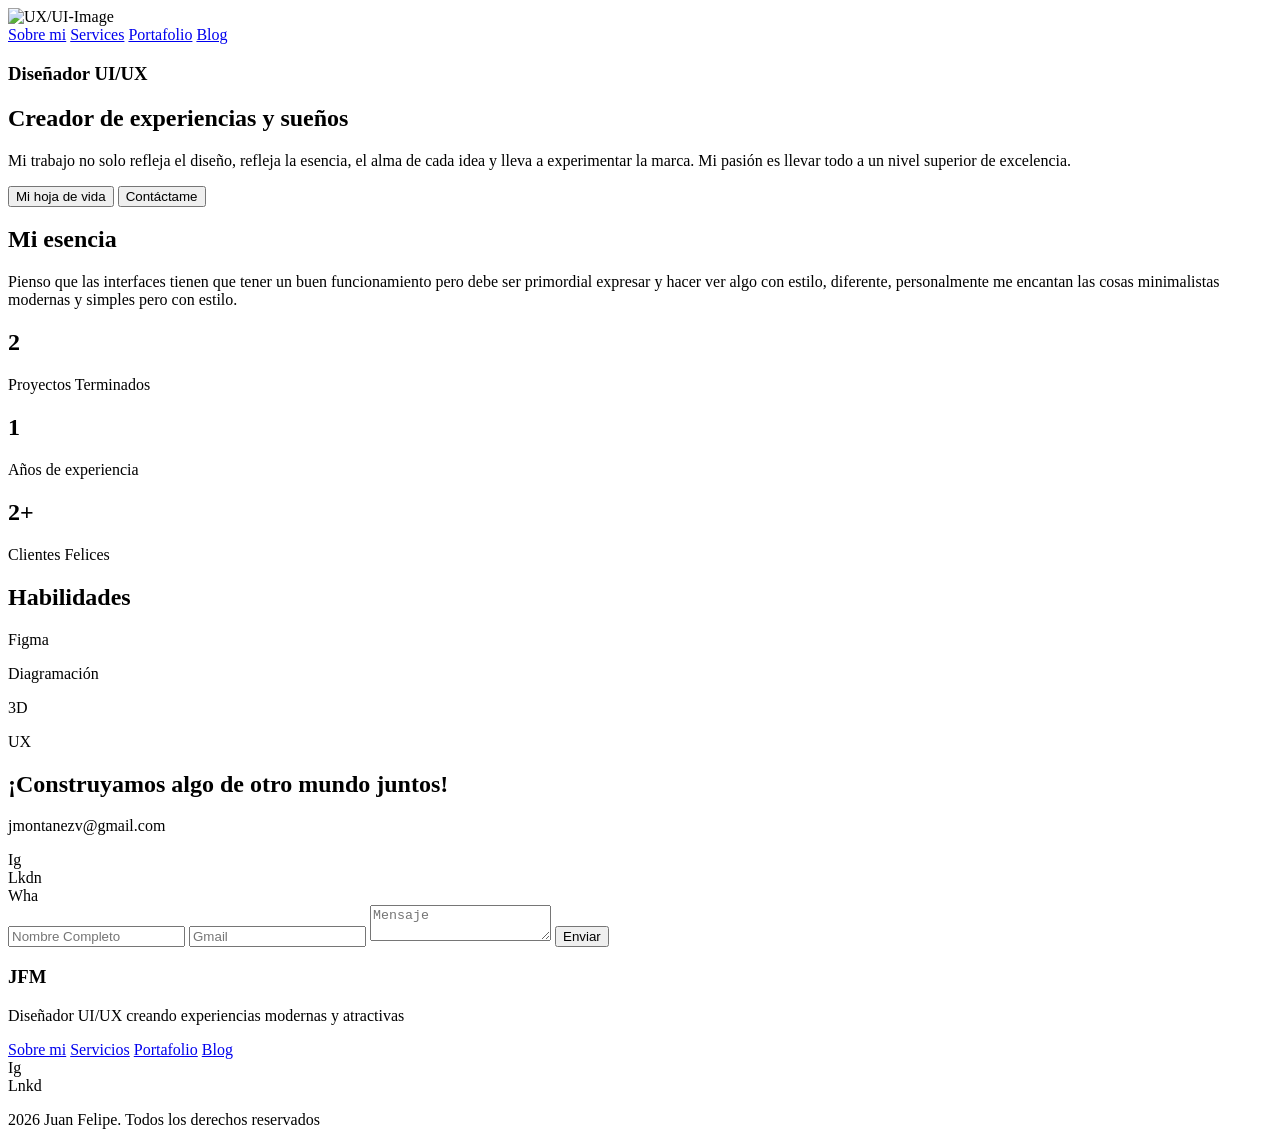
==== Páginas/aboutme.html @ f6161f54 "Organización de carpetas Se agregaron las otras dos carpetas de la página y se pusieron en su carpet" ====
<!DOCTYPE html>
<html lang="en">

  <head>
    <meta charset="UTF-8">
    <title>About Me</title>
    <link rel="stylesheet" href="./style.css">

  </head>
    
  <body>
  <!DOCTYPE html>
<html lang="en">
<head>
  <meta charset="UTF-8">
  <meta http-equiv="X-UA-Compatible" content="IE=edge">
  <meta name="viewport" content="width=device-width, initial-scale=1.0">
  <title>Sobre Mi</title>
</head>
<body>
  
 <header class="navbar">
    <div>
      <img class="logo" src="https://media.istockphoto.com/id/1251309191/es/vector/ronda-tres-l%C3%ADneas-logotipo-de-letras-j.jpg?s=612x612&w=0&k=20&c=R588FB8mQm09cIgryJYgyYBR8cDJ035kQPYQjfXEAkM=" alt="UX/UI-Image" width="48px">
    </div>
    <nav class="menu">
      <a href="#">Sobre mi</a>
      <a href="#">Services</a>
      <a href="#">Portafolio</a>
      <a href="#">Blog</a>
    </nav>
  </header>
  <section class="hero">

    <div class="hero-text">
      <h3>Diseñador UI/UX</h3>

      <h1>Creador de experiencias y sueños</h1>

      <p>
        Mi trabajo no solo refleja el diseño, refleja la esencia,
        el alma de cada idea y lleva a experimentar la marca.
        Mi pasión es llevar todo a un nivel superior de excelencia.
      </p>

      <div class="botones">
        <button>Mi hoja de vida</button>
        <button>Contáctame</button>
      </div>
    </div>
  </section>
  
  <section class="About-Skills">
    <div class="Info-izq">
      <h2> Mi esencia </h2>
      <p class="P-Esencia">
        Pienso que las interfaces tienen que tener un buen funcionamiento pero debe ser primordial expresar y hacer ver algo con estilo, diferente, personalmente me encantan las cosas minimalistas modernas y simples pero con estilo.
         </p>
   
      <div class="Estadisticas">
           <div>
      <h2> 2 </h2>
      <p> Proyectos Terminados </p>
            </div>
           </div>
   <div class="Estadisticas">
     <div>
      <h2> 1 </h2>
      <p> Años de experiencia </p>
            </div>
     </div>
  <div class="Estadisticas">
    <div>
      <h2> 2+ </h2>
      <p> Clientes Felices </p>
            </div>
      </div>
      
   <div class="Der-Skills">
        <h2> Habilidades </h2>
  
  <div class="Skill">
    <p> Figma </p>
    <div class="bar">
      <div class="Progreso" style="width:50%">         </div>
     </div>
  </div>
  
  <div class="Skill">
    <p> Diagramación </p>
    <div class="bar">
      <div class="Progreso" style="width:50%"></div>
        </div>
  </div>
  
  <div class="Skill">
    <p> 3D </p>
    <div class="bar">
      <div class="Progreso" style="width:60%"></div>
        </div>
  </div>
  
  <div class="Skill">
    <p> UX </p>
    <div class="bar">
      <div class="Progreso" style="width:55%"></div>
        </div>
  </div>
  </div>
  </section>

<section class="Contacto"> 
  
  <div class="Contacto-izq">
    
    <h2> ¡Construyamos algo de otro mundo juntos! </h2>
    <p> jmontanezv@gmail.com </p>
    
    <div class="Redes">
      <div class="Icono">Ig</div>
      <div class="Icono">Lkdn</div>
      <div class="Icono">Wha</div>
    </div>
  </div>
  
  <div class="Contacto-der">
    <input type="text" placeholder="Nombre Completo">
    <input type="email" placeholder="Gmail">
    <textarea placeholder="Mensaje"></textarea>
    <button class="Boton-contacto">Enviar</button>
  </div>
</section>

<footer class="footer">
  <div class="footer-izq">
    <h3> JFM </h3>
    <p> Diseñador UI/UX creando experiencias modernas y atractivas </p>
  </div>
  
  <div class="footer-centro">
    <a href="#">Sobre mi</a>
    <a href="#">Servicios</a>
    <a href="#">Portafolio</a>
    <a href="#">Blog</a>
  </div>
  
  <div class="footer-der">
    <div class="Redes">
      <div class="Icono-Foot">Ig</div>
      <div class="Icono-Foot">Lnkd</div>
    </div>
  </div>
  
</footer>
   
<div class="copyright">
    <p> 2026 Juan Felipe. Todos los derechos reservados </p>
  </div> 

</body>
</html>
    
  </body>
  
</html>
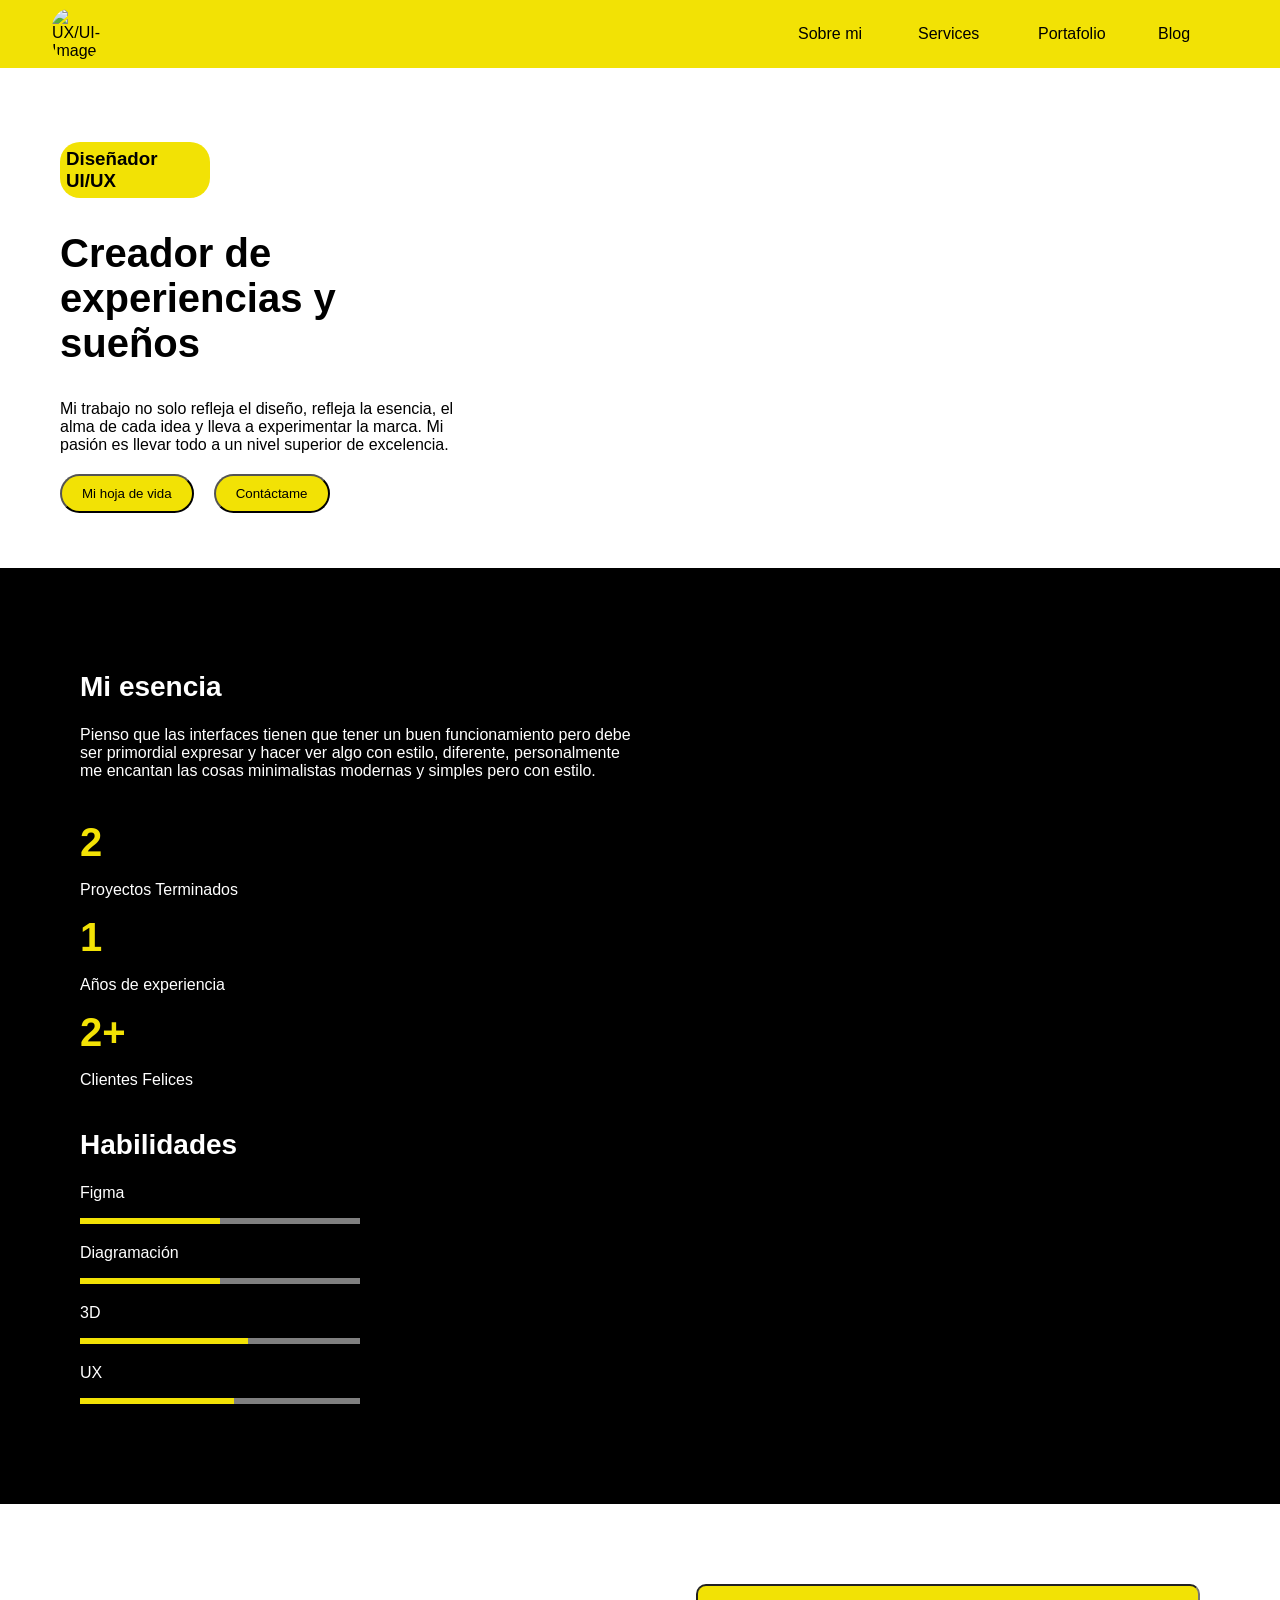
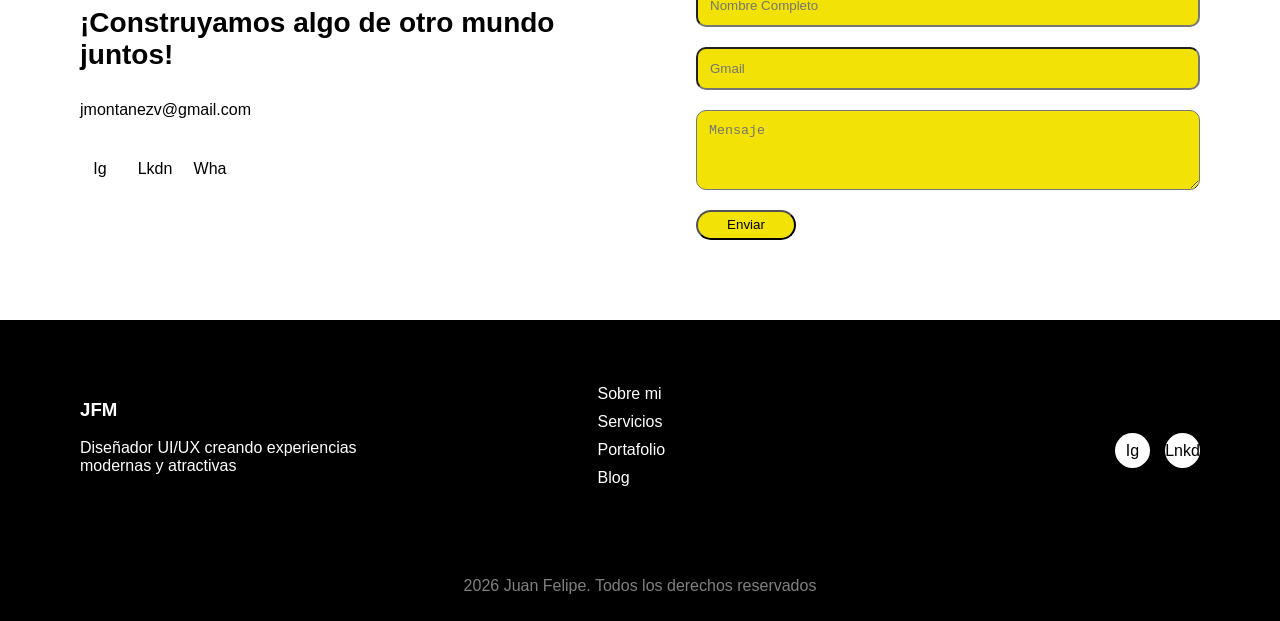
==== commit 380b5572: "Responsive Se hizo el responsive del about me y se arreglaron pequeños detalles de letras mal escrit" ====
--- a/Páginas/aboutme.html
+++ b/Páginas/aboutme.html
@@ -1,21 +1,11 @@
 <!DOCTYPE html>
-<html lang="en">
-
-  <head>
-    <meta charset="UTF-8">
-    <title>About Me</title>
-    <link rel="stylesheet" href="./style.css">
-
-  </head>
-    
-  <body>
-  <!DOCTYPE html>
-<html lang="en">
+<html lang="es">
 <head>
   <meta charset="UTF-8">
   <meta http-equiv="X-UA-Compatible" content="IE=edge">
   <meta name="viewport" content="width=device-width, initial-scale=1.0">
   <title>Sobre Mi</title>
+  <link rel="stylesheet" href="../Styles/aboutme.css">
 </head>
 <body>
   
@@ -159,7 +149,3 @@
 
 </body>
 </html>
-    
-  </body>
-  
-</html>
--- a/Styles/aboutme.css
+++ b/Styles/aboutme.css
@@ -0,0 +1,409 @@
+body {
+  width: 100%;
+  margin: 0;
+  font-family: "Poppins", sans-serif;
+  font-weight: 500;
+  font-style: normal;
+}
+
+* {
+  box-sizing: border-box;
+}
+
+.navbar {
+  display: flex;
+  justify-content: space-between;
+  align-items: center;
+  background: #F2E205;
+  padding: 8px 52px;
+}
+.navbar .logo {
+  border-radius: 20px;
+  display: block;
+}
+
+.navbar .menu {
+  display: flex;
+  align-items: center;
+  flex-wrap: wrap;
+  gap: 50px;
+  font-family: "Poppins", sans-serif;
+  font-weight: 500;
+  font-style: normal;
+}
+
+.navbar .menu a {
+  text-decoration: none;
+  color: #000000;
+  font-size: 16px;
+  width: 70px;
+}
+.navbar .menu a:hover {
+  color: #ffffff;
+}
+
+.hero {
+  background-color: #ffffff;
+  min-height: 500px;
+  display: flex;
+  align-items: center;
+  padding-right: 60px;
+  padding-left: 60px;
+}
+
+.hero-text {
+  max-width: 400px;
+  width: 100%;
+}
+
+.hero-text h3 {
+  background: #F2E205;
+  border-radius: 20px;
+  width: 150px;
+  padding: 6px;
+}
+
+.hero-text h1 {
+  font-size: 40px;
+}
+
+.hero-text p {
+  font-size: 16px;
+}
+
+.botones {
+  display: flex;
+  gap: 20px;
+  margin-top: 20px;
+}
+
+.botones button {
+  padding: 10px 20px;
+  cursor: pointer;
+  background-color: #F2E205;
+  border-radius: 20px;
+}
+
+.botones button hover {
+  background: black;
+  color: white;
+}
+
+.botones button:hover {
+  background: black;
+  color: white;
+}
+
+.About-Skills {
+  display: flex;
+  gap: 40px;
+  justify-content: space-between;
+  padding: 80px;
+  background-color: Black;
+  color: white;
+  
+}
+
+.Info-izq {
+  width: 50%;
+}
+
+.Der-Skills {
+  width: 50%;
+  
+}
+
+.About-Skills h2 {
+  font-size: 28px;
+  
+}
+
+.P-Esencia {
+  margin: 20px 0 40px 0;
+  
+}
+
+.Estadisticas {
+  display: flex;
+  justify-content: flex-start;
+  
+}
+
+.Estadisticas h2 {
+  color: #F2E205;
+  font-size: 40px;
+  margin: 0px;
+  
+}
+
+.Skill {
+  margin-bottom: 20px;
+  
+}
+
+.bar {
+  background-color: gray;
+  height: 6px;
+  
+}
+
+.Progreso {
+  background-color: #F2E205;
+  height: 6px;
+  
+}
+
+.Contacto {
+  display: flex;
+  gap: 40px;
+  justify-content: space-between;
+  padding: 80px;
+  background-color: white;
+}
+
+.Contacto-izq, .Contacto-der {
+  width: 45%;
+}
+
+.Contacto-izq h2 {
+  font-size: 28px;
+  margin-bottom: 30px;
+  
+}
+
+.Contacto-izq p {
+  margin: 15px 0;
+  
+}
+
+.Redes {
+  display: flex;
+  gap: 15px;
+  margin-top: 30px;
+  
+}
+
+.Icono {
+  width: 40px;
+  height: 40px;
+  background: white;
+  border-radius: 50%;
+  display: flex;
+  justify-content: center;
+  align-items: center;
+}
+
+.Contacto-der {
+  display: flex;
+  flex-direction: column;
+  gap: 20px;
+}
+
+input, textarea {
+  padding: 12px;
+  background: #F2E205;
+  border-radius: 10px;
+}
+
+textarea {
+  height: 80px;
+}
+
+.Boton-contacto {
+  width: 100px;
+  height: 30px;
+  background: #F2E205;
+  color: black;
+  cursor: pointer;
+  border-radius: 20px;
+}
+
+.footer {
+  background: black;
+  color: white;
+  padding: 60px 80px;
+  display: flex;
+  justify-content: space-between;
+  align-items: center;
+  
+}
+
+.footer-izq {
+  width: 30%;
+  
+}
+
+.footer-centro {
+  width: 30%;
+  display: flex;
+  flex-direction: column;
+  gap: 10px;
+}
+
+.footer-centro a {
+  color: white;
+  text-decoration: none;
+  
+}
+
+.Redes {
+  display: flex;
+  gap: 15px;
+  
+}
+
+.Icono-Foot {
+  width: 35px;
+  height: 35px;
+  background: white;
+  color: black;
+  border-radius: 50%;
+  display: flex;
+  justify-content: center;
+  align-items: center;
+  
+}
+
+.copyright {
+  background: black;
+  color: gray;
+  text-align: center;
+  padding: 10px;
+  
+}
+
+@media (max-width: 1024px) {
+  .navbar {
+    padding: 12px 28px;
+  }
+
+  .navbar .menu {
+    gap: 22px;
+  }
+
+  .hero {
+    min-height: auto;
+    padding: 56px 28px;
+  }
+
+  .hero-text h1 {
+    font-size: 34px;
+  }
+
+  .About-Skills,
+  .Contacto,
+  .footer {
+    padding: 56px 28px;
+  }
+
+  .About-Skills {
+    flex-direction: column;
+  }
+
+  .Info-izq,
+  .Der-Skills {
+    width: 100%;
+  }
+
+  .Contacto-izq,
+  .Contacto-der {
+    width: 100%;
+  }
+
+  .footer {
+    gap: 28px;
+  }
+
+  .footer-izq,
+  .footer-centro {
+    width: 45%;
+  }
+}
+
+@media (max-width: 768px) {
+  .navbar {
+    flex-direction: column;
+    align-items: flex-start;
+    gap: 12px;
+    padding: 16px 20px;
+  }
+
+  .navbar .menu {
+    gap: 12px;
+    width: 100%;
+  }
+
+  .navbar .menu a {
+    width: auto;
+    font-size: 15px;
+  }
+
+  .hero {
+    padding: 42px 20px;
+  }
+
+  .hero-text h1 {
+    font-size: 30px;
+  }
+
+  .hero-text p {
+    font-size: 15px;
+    line-height: 1.5;
+  }
+
+  .botones {
+    flex-wrap: wrap;
+    gap: 12px;
+  }
+
+  .About-Skills,
+  .Contacto,
+  .footer {
+    padding: 42px 20px;
+  }
+
+  .Contacto {
+    flex-direction: column;
+  }
+
+  .footer {
+    flex-direction: column;
+    align-items: flex-start;
+  }
+
+  .footer-izq,
+  .footer-centro {
+    width: 100%;
+  }
+
+  .copyright {
+    font-size: 14px;
+    padding: 12px 16px;
+  }
+}
+
+@media (max-width: 480px) {
+  .hero-text h3 {
+    width: max-content;
+    font-size: 14px;
+  }
+
+  .hero-text h1 {
+    font-size: 26px;
+    line-height: 1.2;
+  }
+
+  .About-Skills h2,
+  .Contacto-izq h2 {
+    font-size: 24px;
+  }
+
+  .Estadisticas h2 {
+    font-size: 34px;
+  }
+
+  input,
+  textarea {
+    width: 100%;
+  }
+}
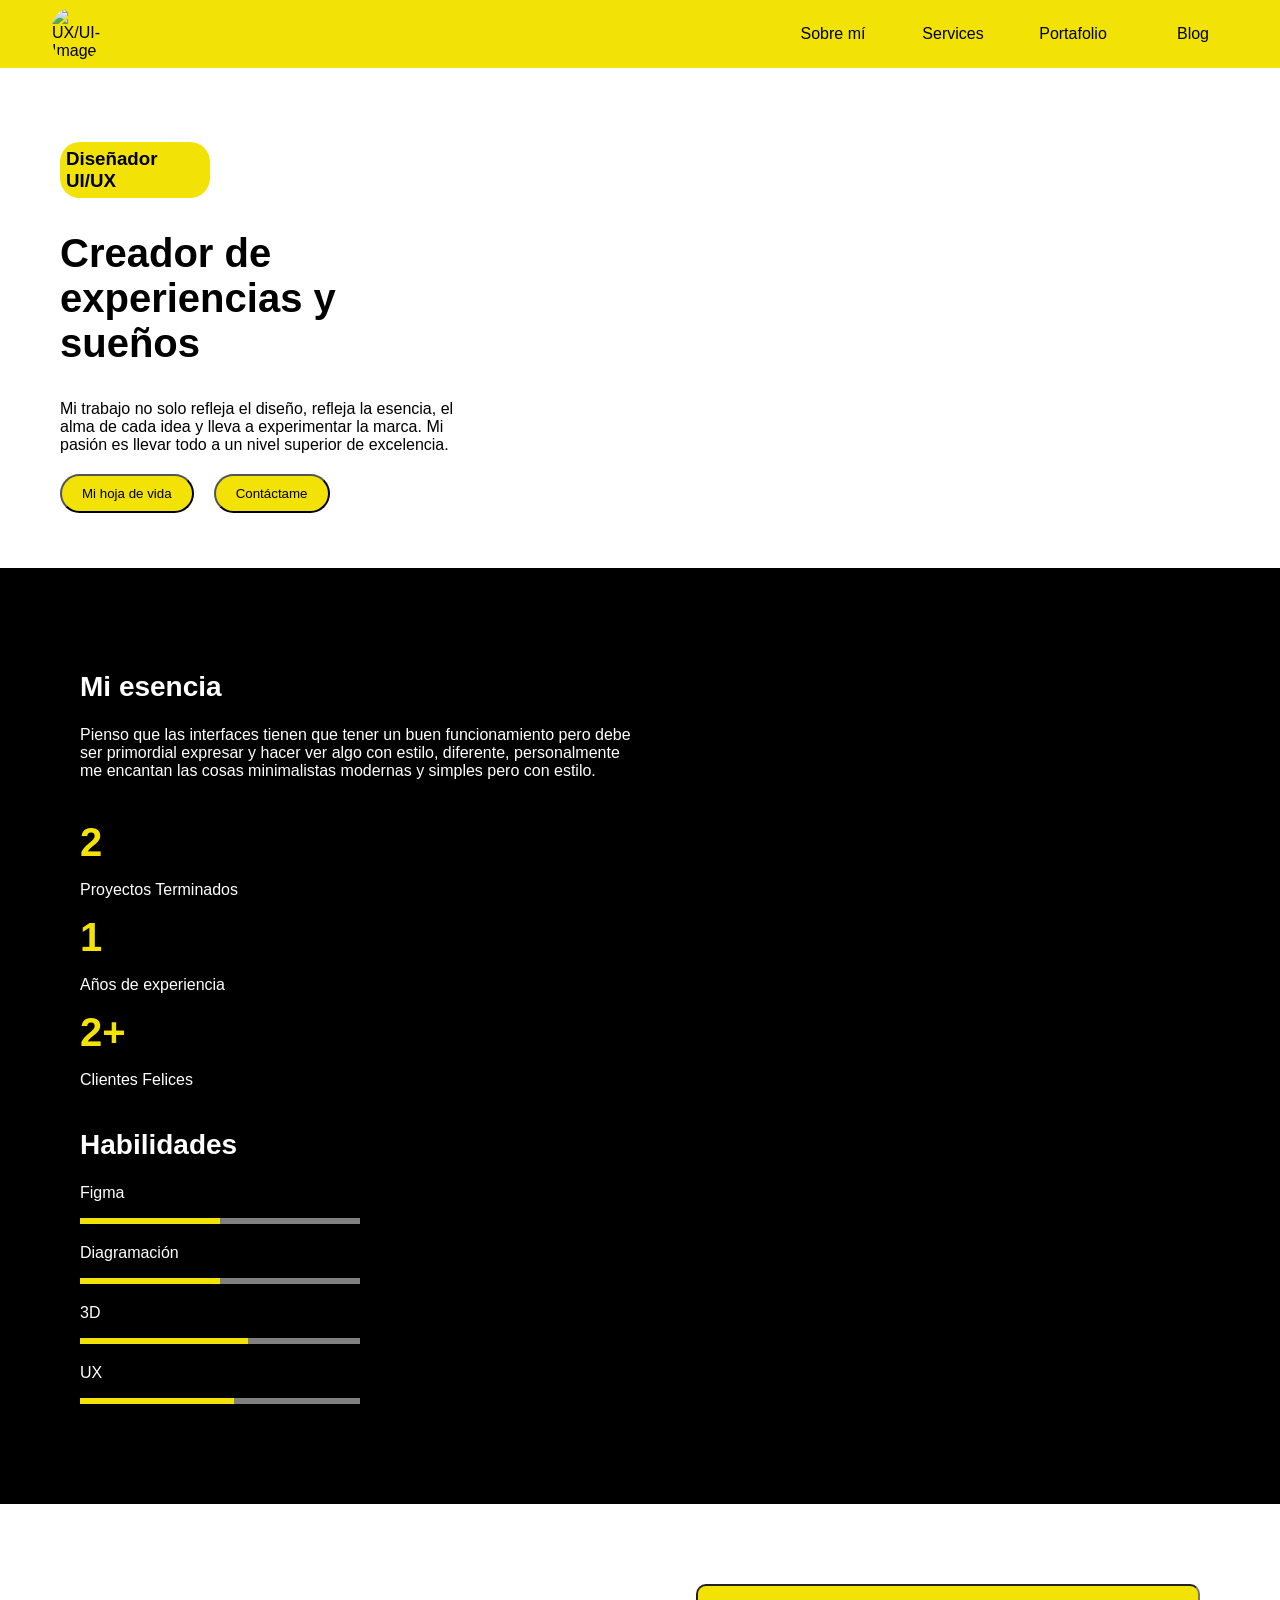
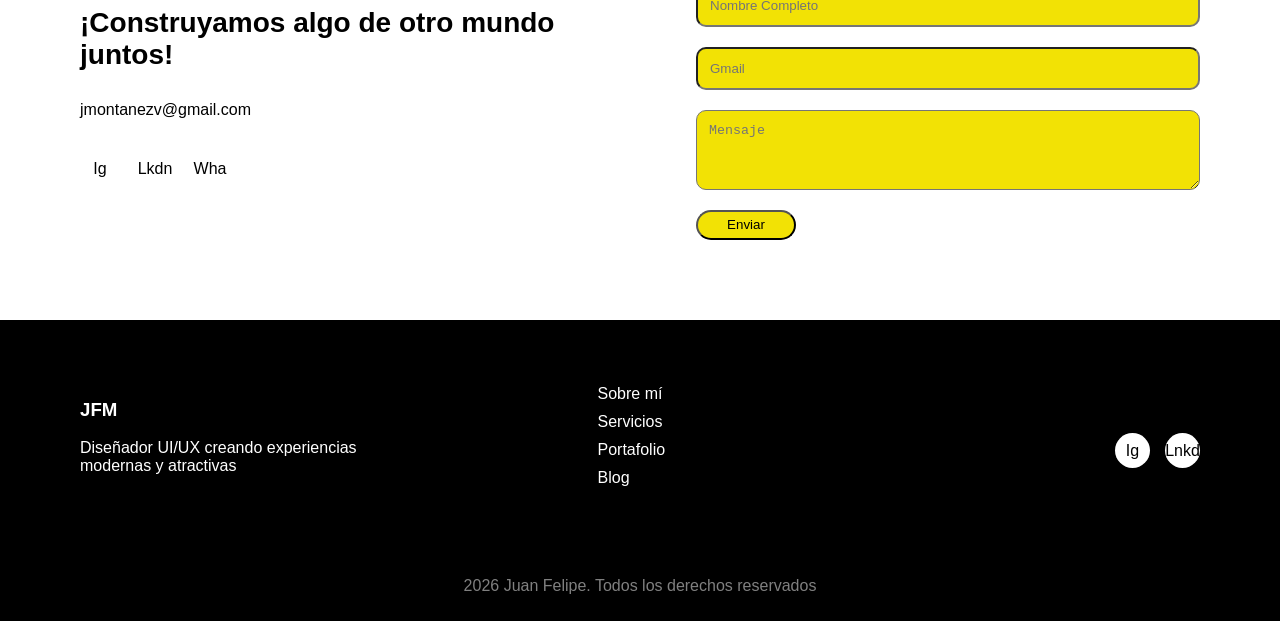
==== commit ca8b12a3: "Cambios Animaciones y ortografía Se realizaron cambios para poner las respectivas transformaciones y" ====
--- a/Páginas/aboutme.html
+++ b/Páginas/aboutme.html
@@ -4,7 +4,7 @@
   <meta charset="UTF-8">
   <meta http-equiv="X-UA-Compatible" content="IE=edge">
   <meta name="viewport" content="width=device-width, initial-scale=1.0">
-  <title>Sobre Mi</title>
+  <title>Sobre Mí</title>
   <link rel="stylesheet" href="../Styles/aboutme.css">
 </head>
 <body>
@@ -14,7 +14,7 @@
       <img class="logo" src="https://media.istockphoto.com/id/1251309191/es/vector/ronda-tres-l%C3%ADneas-logotipo-de-letras-j.jpg?s=612x612&w=0&k=20&c=R588FB8mQm09cIgryJYgyYBR8cDJ035kQPYQjfXEAkM=" alt="UX/UI-Image" width="48px">
     </div>
     <nav class="menu">
-      <a href="#">Sobre mi</a>
+      <a href="#">Sobre mí</a>
       <a href="#">Services</a>
       <a href="#">Portafolio</a>
       <a href="#">Blog</a>
@@ -128,7 +128,7 @@
   </div>
   
   <div class="footer-centro">
-    <a href="#">Sobre mi</a>
+    <a href="#">Sobre mí</a>
     <a href="#">Servicios</a>
     <a href="#">Portafolio</a>
     <a href="#">Blog</a>
--- a/Styles/aboutme.css
+++ b/Styles/aboutme.css
@@ -33,7 +33,11 @@
 }
 
 .navbar .menu a {
+  display: flex;
+  align-items: center;
+  justify-content: center;
   text-decoration: none;
+  text-align: center;
   color: #000000;
   font-size: 16px;
   width: 70px;
@@ -406,4 +410,97 @@
   textarea {
     width: 100%;
   }
+}
+
+@keyframes fadePage {
+  from {
+    opacity: 0;
+  }
+  to {
+    opacity: 1;
+  }
+}
+
+@keyframes riseUp {
+  from {
+    opacity: 0;
+    transform: translateY(24px);
+  }
+  to {
+    opacity: 1;
+    transform: translateY(0);
+  }
+}
+
+@keyframes growBar {
+  from {
+    transform: scaleX(0);
+  }
+  to {
+    transform: scaleX(1);
+  }
+}
+
+body {
+  animation: fadePage 0.6s ease-out both;
+}
+
+.navbar,
+.hero,
+.About-Skills,
+.Contacto,
+.footer,
+.copyright {
+  animation: riseUp 0.7s ease both;
+}
+
+.hero { animation-delay: 0.06s; }
+.About-Skills { animation-delay: 0.12s; }
+.Contacto { animation-delay: 0.18s; }
+.footer { animation-delay: 0.24s; }
+.copyright { animation-delay: 0.28s; }
+
+.navbar .logo,
+.navbar .menu a,
+.botones button,
+.Estadisticas,
+.Boton-contacto,
+.Icono,
+.Icono-Foot,
+.hero-text h3 {
+  transition: transform 0.28s ease, box-shadow 0.28s ease, background-color 0.28s ease, color 0.28s ease;
+}
+
+.navbar .logo:hover,
+.hero-text h3:hover {
+  transform: translateY(-2px) scale(1.03);
+}
+
+.navbar .menu a:hover {
+  transform: translateY(-2px);
+}
+
+.botones button:hover,
+.Boton-contacto:hover,
+.Icono:hover,
+.Icono-Foot:hover {
+  transform: translateY(-2px) scale(1.04);
+}
+
+.Estadisticas:hover {
+  transform: translateX(4px);
+}
+
+.Progreso {
+  transform-origin: left;
+  animation: growBar 1.1s ease-out both;
+}
+
+@media (prefers-reduced-motion: reduce) {
+  *,
+  *::before,
+  *::after {
+    animation: none !important;
+    transition: none !important;
+  }
 }
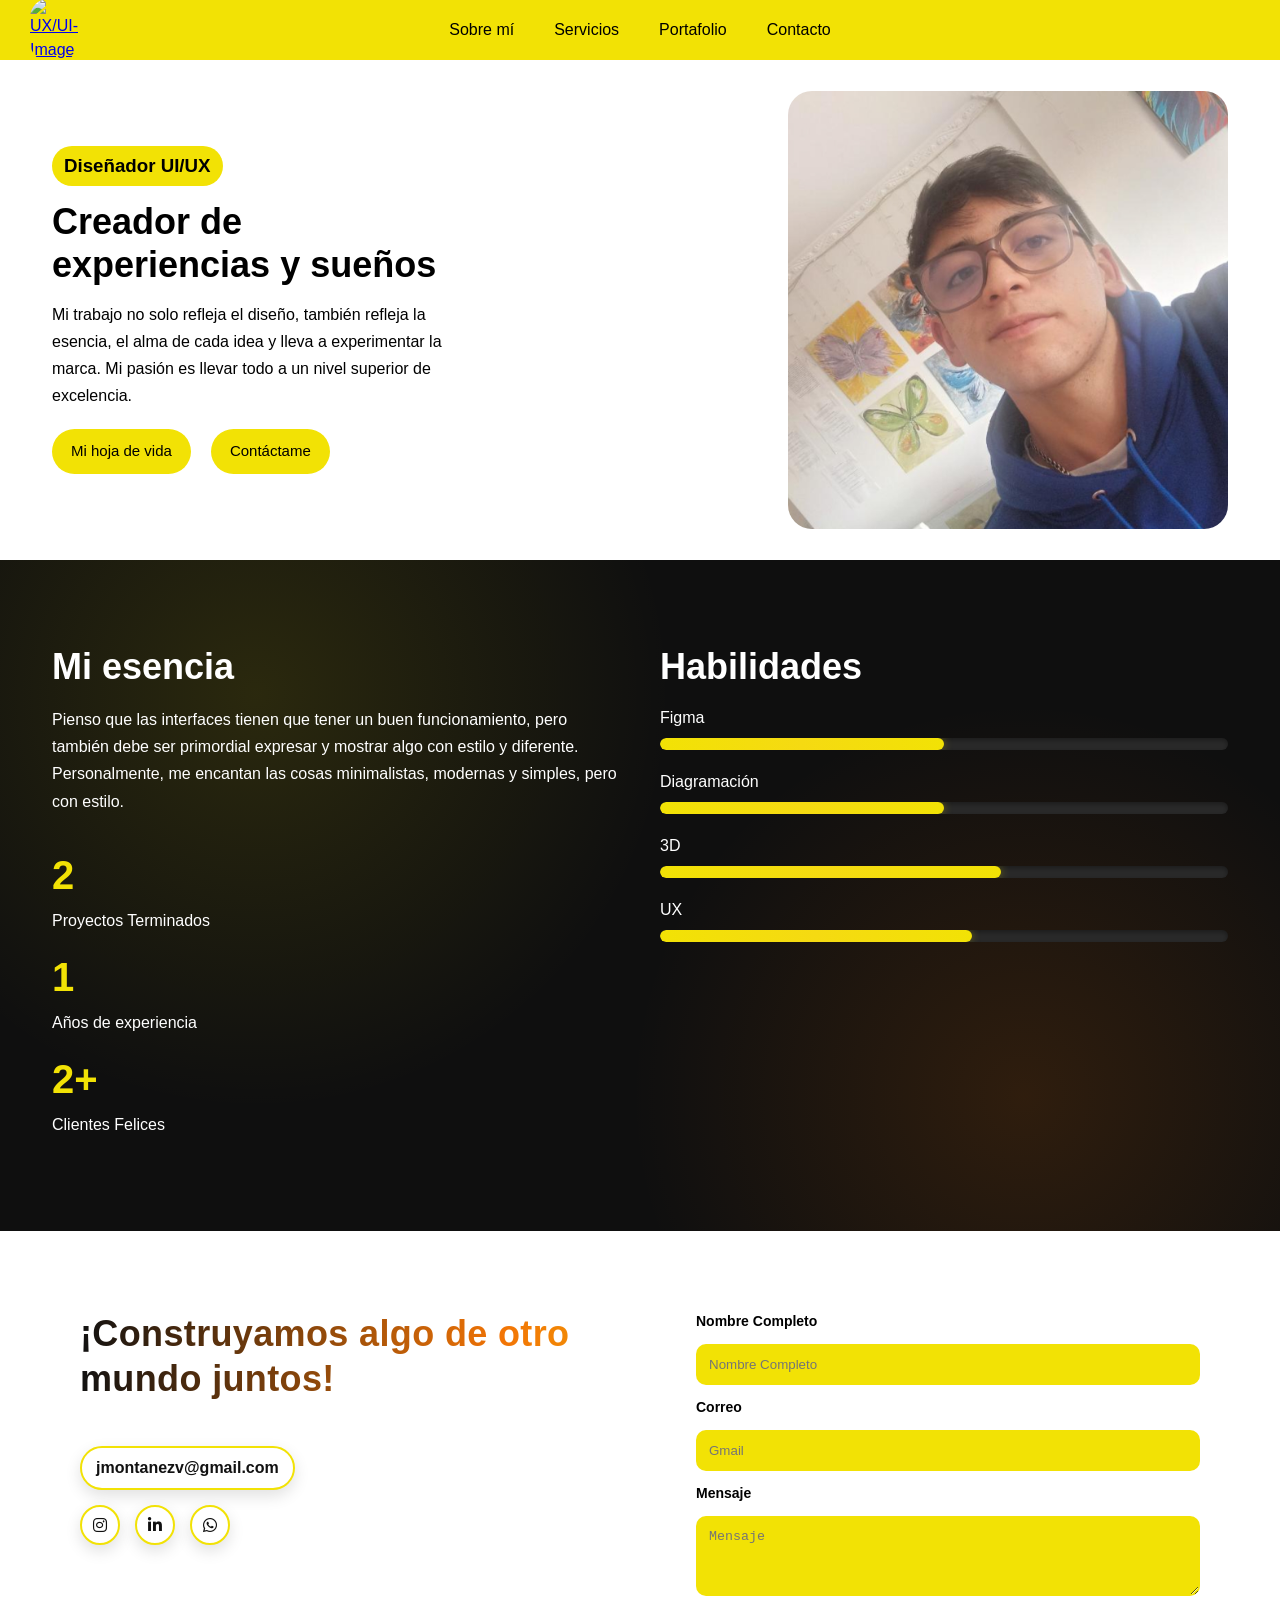
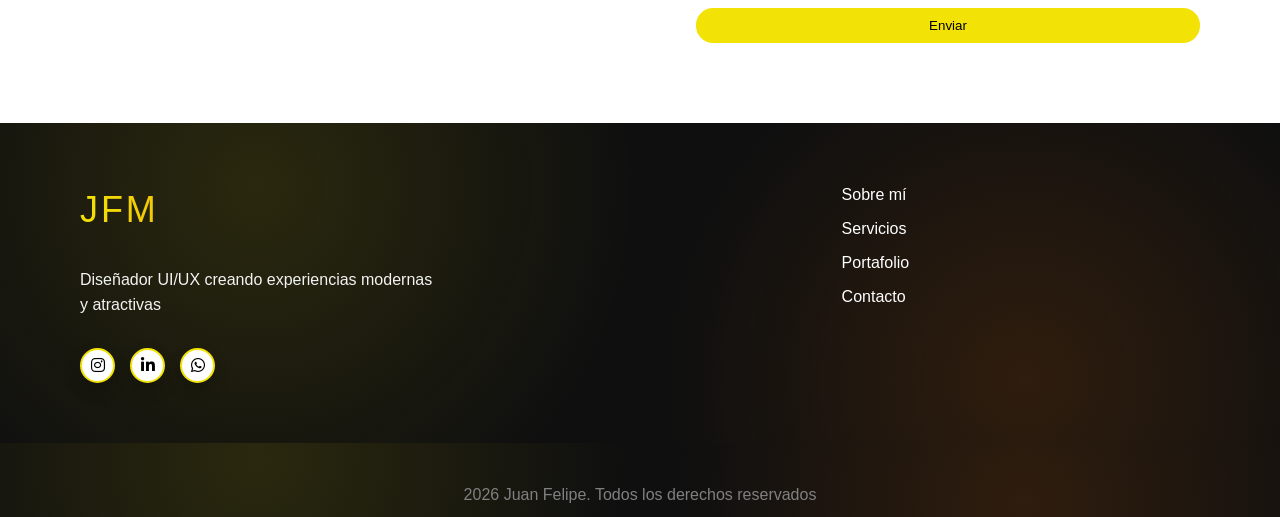
==== commit 259d1f95: "Cambios Visuales Se agregaron los cambios visuales, sección nueva, imágenes y textos con ortografía," ====
--- a/Páginas/aboutme.html
+++ b/Páginas/aboutme.html
@@ -5,21 +5,31 @@
   <meta http-equiv="X-UA-Compatible" content="IE=edge">
   <meta name="viewport" content="width=device-width, initial-scale=1.0">
   <title>Sobre Mí</title>
+  <link rel="stylesheet" href="https://cdnjs.cloudflare.com/ajax/libs/font-awesome/6.5.2/css/all.min.css">
   <link rel="stylesheet" href="../Styles/aboutme.css">
 </head>
 <body>
   
  <header class="navbar">
     <div>
-      <img class="logo" src="https://media.istockphoto.com/id/1251309191/es/vector/ronda-tres-l%C3%ADneas-logotipo-de-letras-j.jpg?s=612x612&w=0&k=20&c=R588FB8mQm09cIgryJYgyYBR8cDJ035kQPYQjfXEAkM=" alt="UX/UI-Image" width="48px">
+      <a href="home.html" aria-label="Ir al inicio">
+        <img class="logo" src="https://media.istockphoto.com/id/1251309191/es/vector/ronda-tres-l%C3%ADneas-logotipo-de-letras-j.jpg?s=612x612&w=0&k=20&c=R588FB8mQm09cIgryJYgyYBR8cDJ035kQPYQjfXEAkM=" alt="UX/UI-Image" width="48px">
+      </a>
     </div>
+    <input type="checkbox" id="menu-hamburguesa-about" class="menu-hamburguesa-checkbox">
+    <label for="menu-hamburguesa-about" class="menu-hamburguesa" aria-label="Abrir menu">
+      <i class="fa-solid fa-bars icon-open"></i>
+      <i class="fa-solid fa-xmark icon-close"></i>
+    </label>
     <nav class="menu">
-      <a href="#">Sobre mí</a>
-      <a href="#">Services</a>
-      <a href="#">Portafolio</a>
-      <a href="#">Blog</a>
+      <a href="aboutme.html">Sobre mí</a>
+      <a href="home.html#servicios">Servicios</a>
+      <a href="portafolio.html">Portafolio</a>
+      <a href="#contacto">Contacto</a>
     </nav>
   </header>
+
+  <!--Hero section-->
   <section class="hero">
 
     <div class="hero-text">
@@ -28,23 +38,28 @@
       <h1>Creador de experiencias y sueños</h1>
 
       <p>
-        Mi trabajo no solo refleja el diseño, refleja la esencia,
+        Mi trabajo no solo refleja el diseño, también refleja la esencia,
         el alma de cada idea y lleva a experimentar la marca.
         Mi pasión es llevar todo a un nivel superior de excelencia.
       </p>
 
       <div class="botones">
-        <button>Mi hoja de vida</button>
-        <button>Contáctame</button>
+        <a href="#footer">Mi hoja de vida</a>
+        <a href="#contacto">Contáctame</a>
       </div>
+    </div>
+
+    <div class="hero-visual" aria-hidden="true">
+      <img src="../Images/MI FOTO.jpeg" alt="Foto de Juan Felipe">
     </div>
   </section>
   
+  <!--About me and skills section-->
   <section class="About-Skills">
     <div class="Info-izq">
       <h2> Mi esencia </h2>
       <p class="P-Esencia">
-        Pienso que las interfaces tienen que tener un buen funcionamiento pero debe ser primordial expresar y hacer ver algo con estilo, diferente, personalmente me encantan las cosas minimalistas modernas y simples pero con estilo.
+        Pienso que las interfaces tienen que tener un buen funcionamiento, pero también debe ser primordial expresar y mostrar algo con estilo y diferente. Personalmente, me encantan las cosas minimalistas, modernas y simples, pero con estilo.
          </p>
    
       <div class="Estadisticas">
@@ -65,6 +80,7 @@
       <p> Clientes Felices </p>
             </div>
       </div>
+    </div>
       
    <div class="Der-Skills">
         <h2> Habilidades </h2>
@@ -99,45 +115,58 @@
   </div>
   </section>
 
-<section class="Contacto"> 
+<!--Contacto section-->
+<section id="contacto" class="Contacto"> 
   
   <div class="Contacto-izq">
     
     <h2> ¡Construyamos algo de otro mundo juntos! </h2>
-    <p> jmontanezv@gmail.com </p>
+    <p>
+      <a href="mailto:jmontanezv@gmail.com">jmontanezv@gmail.com</a>
+    </p>
     
     <div class="Redes">
-      <div class="Icono">Ig</div>
-      <div class="Icono">Lkdn</div>
-      <div class="Icono">Wha</div>
+      <a class="Icono" href="#" aria-label="Instagram"><i class="fa-brands fa-instagram"></i></a>
+      <a class="Icono" href="#" aria-label="LinkedIn"><i class="fa-brands fa-linkedin-in"></i></a>
+      <a class="Icono" href="#" aria-label="WhatsApp"><i class="fa-brands fa-whatsapp"></i></a>
     </div>
   </div>
   
   <div class="Contacto-der">
-    <input type="text" placeholder="Nombre Completo">
-    <input type="email" placeholder="Gmail">
-    <textarea placeholder="Mensaje"></textarea>
-    <button class="Boton-contacto">Enviar</button>
+    <form action="#" method="post">
+      <label for="nombre">Nombre Completo</label>
+      <input id="nombre" name="nombre" type="text" placeholder="Nombre Completo" required>
+
+      <label for="email">Correo</label>
+      <input id="email" name="email" type="email" placeholder="Gmail" required>
+
+      <label for="mensaje">Mensaje</label>
+      <textarea id="mensaje" name="mensaje" placeholder="Mensaje" required></textarea>
+
+      <button type="submit" class="Boton-contacto">Enviar</button>
+    </form>
   </div>
 </section>
 
-<footer class="footer">
+<!--Footer section-->
+<footer id="footer" class="footer">
   <div class="footer-izq">
     <h3> JFM </h3>
     <p> Diseñador UI/UX creando experiencias modernas y atractivas </p>
   </div>
   
   <div class="footer-centro">
-    <a href="#">Sobre mí</a>
-    <a href="#">Servicios</a>
-    <a href="#">Portafolio</a>
-    <a href="#">Blog</a>
+    <a href="aboutme.html">Sobre mí</a>
+    <a href="home.html#servicios">Servicios</a>
+    <a href="portafolio.html">Portafolio</a>
+    <a href="home.html#contacto">Contacto</a>
   </div>
   
   <div class="footer-der">
     <div class="Redes">
-      <div class="Icono-Foot">Ig</div>
-      <div class="Icono-Foot">Lnkd</div>
+      <a class="Icono-Foot" href="#" aria-label="Instagram"><i class="fa-brands fa-instagram"></i></a>
+      <a class="Icono-Foot" href="#" aria-label="LinkedIn"><i class="fa-brands fa-linkedin-in"></i></a>
+      <a class="Icono-Foot" href="#" aria-label="WhatsApp"><i class="fa-brands fa-whatsapp"></i></a>
     </div>
   </div>
   
--- a/Styles/aboutme.css
+++ b/Styles/aboutme.css
@@ -4,55 +4,153 @@
   font-family: "Poppins", sans-serif;
   font-weight: 500;
   font-style: normal;
+  line-height: 1.5;
+}
+
+:root {
+  --title-size: 36px;
+  --paragraph-size: 16px;
+  --black-section-bg: radial-gradient(circle at 20% 20%, rgba(242, 226, 5, 0.12) 0%, transparent 36%), radial-gradient(circle at 80% 80%, rgba(242, 116, 5, 0.14) 0%, transparent 34%), #0f0f0f;
 }
 
 * {
   box-sizing: border-box;
 }
 
+h1,
+h2,
+h3,
+p {
+  margin: 0;
+}
+
+/* Animaciones y transiciones compartidas */
+.hero,
+.About-Skills,
+.Contacto,
+.footer,
+.copyright {
+  animation: pageFadeUp 0.65s ease both;
+}
+
+.About-Skills { animation-delay: 0.08s; }
+.Contacto { animation-delay: 0.15s; }
+
+.navbar .menu a,
+.footer-centro a,
+.botones button,
+.botones a,
+.Boton-contacto,
+.Icono,
+.Icono-Foot,
+.Skill {
+  transition: transform 0.2s ease, box-shadow 0.25s ease, background-color 0.25s ease, color 0.25s ease;
+}
+
+.navbar .menu a:hover,
+.footer-centro a:hover {
+  transform: translateY(-1px);
+}
+
+.Skill:hover {
+  transform: translateY(-3px);
+}
+
+@keyframes pageFadeUp {
+  from {
+    opacity: 0;
+    transform: translateY(14px);
+  }
+  to {
+    opacity: 1;
+    transform: translateY(0);
+  }
+}
+
+@media (prefers-reduced-motion: reduce) {
+  *, *::before, *::after {
+    animation: none !important;
+    transition: none !important;
+  }
+}
+
+/* Barra de navegación */
 .navbar {
   display: flex;
-  justify-content: space-between;
+  justify-content: center;
   align-items: center;
   background: #F2E205;
-  padding: 8px 52px;
+  padding: 8px 30px;
+  position: relative;
+  width: 100%;
+}
+
+.navbar > div:first-child {
+  position: absolute;
+  left: 30px;
+  display: flex;
+  align-items: center;
 }
 .navbar .logo {
   border-radius: 20px;
   display: block;
 }
 
+.menu-hamburguesa-checkbox {
+  display: none;
+}
+
+.menu-hamburguesa {
+  display: none;
+  align-items: center;
+  justify-content: center;
+  width: 44px;
+  height: 44px;
+  border: none;
+  background: transparent;
+  color: #111111;
+  cursor: pointer;
+  font-size: 24px;
+}
+
+.menu-hamburguesa .icon-close {
+  display: none;
+}
+
 .navbar .menu {
   display: flex;
   align-items: center;
-  flex-wrap: wrap;
-  gap: 50px;
+  justify-content: center;
+  gap: 32px;
   font-family: "Poppins", sans-serif;
-  font-weight: 500;
+  font-weight: 400;
   font-style: normal;
 }
 
 .navbar .menu a {
-  display: flex;
-  align-items: center;
-  justify-content: center;
+  display: inline-flex;
+  align-items: center;
   text-decoration: none;
-  text-align: center;
   color: #000000;
   font-size: 16px;
-  width: 70px;
+  width: auto;
+  min-height: 44px;
+  padding: 6px 4px;
+  white-space: nowrap;
 }
 .navbar .menu a:hover {
   color: #ffffff;
 }
 
+/* Hero principal */
 .hero {
   background-color: #ffffff;
   min-height: 500px;
   display: flex;
-  align-items: center;
-  padding-right: 60px;
-  padding-left: 60px;
+  justify-content: space-between;
+  align-items: center;
+  gap: 32px;
+  padding: 0 52px;
 }
 
 .hero-text {
@@ -60,19 +158,43 @@
   width: 100%;
 }
 
+.hero-visual {
+  width: 100%;
+  max-width: 440px;
+  display: flex;
+  align-items: center;
+  justify-content: center;
+  padding: 0;
+  border-radius: 0;
+  background: transparent;
+  border: none;
+  box-shadow: none;
+}
+
+.hero-visual img {
+  width: 100%;
+  display: block;
+  border-radius: 24px;
+  object-fit: cover;
+}
+
 .hero-text h3 {
   background: #F2E205;
   border-radius: 20px;
-  width: 150px;
-  padding: 6px;
+  width: max-content;
+  padding: 6px 12px;
+  margin-bottom: 14px;
 }
 
 .hero-text h1 {
-  font-size: 40px;
+  font-size: var(--title-size);
+  margin-bottom: 14px;
+  line-height: 1.2;
 }
 
 .hero-text p {
-  font-size: 16px;
+  font-size: var(--paragraph-size);
+  line-height: 1.7;
 }
 
 .botones {
@@ -81,29 +203,37 @@
   margin-top: 20px;
 }
 
-.botones button {
-  padding: 10px 20px;
+.botones button,
+.botones a {
+  padding: 10px 18px;
+  display: inline-flex;
+  align-items: center;
+  justify-content: center;
+  text-decoration: none;
+  border: 1px solid transparent;
+  border-radius: 999px;
+  color: black;
   cursor: pointer;
   background-color: #F2E205;
-  border-radius: 20px;
-}
-
-.botones button hover {
+  font-size: 15px;
+  font-family: "Poppins", sans-serif;
+  font-weight: 400;
+  font-style: normal;
+}
+
+.botones button:hover,
+.botones a:hover {
   background: black;
   color: white;
 }
 
-.botones button:hover {
-  background: black;
-  color: white;
-}
-
+/* Sección de esencia y habilidades */
 .About-Skills {
   display: flex;
   gap: 40px;
   justify-content: space-between;
-  padding: 80px;
-  background-color: Black;
+  padding: 80px 52px;
+  background: var(--black-section-bg);
   color: white;
   
 }
@@ -118,18 +248,22 @@
 }
 
 .About-Skills h2 {
-  font-size: 28px;
+  font-size: var(--title-size);
+  margin-bottom: 12px;
   
 }
 
 .P-Esencia {
-  margin: 20px 0 40px 0;
+  margin: 0 0 30px;
+  font-size: var(--paragraph-size);
+  line-height: 1.7;
   
 }
 
 .Estadisticas {
   display: flex;
   justify-content: flex-start;
+  margin-bottom: 14px;
   
 }
 
@@ -140,23 +274,37 @@
   
 }
 
+.Estadisticas p {
+  font-size: var(--paragraph-size);
+  margin-top: 4px;
+}
+
 .Skill {
   margin-bottom: 20px;
   
 }
 
+.Skill p {
+  font-size: var(--paragraph-size);
+  margin-bottom: 8px;
+}
+
 .bar {
-  background-color: gray;
-  height: 6px;
-  
+  height: 12px;
+  background: #2a2a2a;
+  border-radius: 999px;
+  overflow: hidden;
+  box-shadow: inset 0 2px 5px rgba(0, 0, 0, 0.35);
 }
 
 .Progreso {
-  background-color: #F2E205;
-  height: 6px;
-  
-}
-
+  height: 100%;
+  border-radius: inherit;
+  background: linear-gradient(90deg, #F2E205 0%, #f5da12 50%, #F2E205 100%);
+  box-shadow: 0 0 10px rgba(242, 226, 5, 0.35);
+}
+
+/* Sección de contacto */
 .Contacto {
   display: flex;
   gap: 40px;
@@ -170,18 +318,70 @@
 }
 
 .Contacto-izq h2 {
-  font-size: 28px;
+  font-size: var(--title-size);
   margin-bottom: 30px;
-  
+  line-height: 1.25;
+  letter-spacing: 0.01em;
+  display: inline-block;
+  color: #111111;
+  background: linear-gradient(90deg, #111111 0%, #f27405 38%, #f2e205 72%, #00b894 100%);
+  background-size: 220% 220%;
+  -webkit-background-clip: text;
+  background-clip: text;
+  -webkit-text-fill-color: transparent;
+  animation: contactGradientShift 6s ease-in-out infinite;
+  
+}
+
+@keyframes contactGradientShift {
+  0% {
+    background-position: 0% 50%;
+  }
+  50% {
+    background-position: 100% 50%;
+  }
+  100% {
+    background-position: 0% 50%;
+  }
 }
 
 .Contacto-izq p {
+  font-size: var(--paragraph-size);
   margin: 15px 0;
   
 }
 
-.Redes {
-  display: flex;
+.Contacto-izq a {
+  color: #111111;
+  display: inline-flex;
+  align-items: center;
+  padding: 8px 14px;
+  border: 2px solid #F2E205;
+  border-radius: 999px;
+  background: #ffffff;
+  box-shadow: 0 6px 16px rgba(0, 0, 0, 0.12);
+  font-weight: 600;
+  text-decoration: none;
+  transition: transform 0.2s ease, box-shadow 0.2s ease, background-color 0.2s ease;
+}
+
+.Contacto-izq a:hover {
+  transform: translateY(-1px);
+  background: #ffffff;
+  box-shadow: 0 10px 18px rgba(242, 116, 5, 0.25);
+}
+
+.footer-izq h3 {
+  font-size: var(--title-size);
+}
+
+.footer-izq p,
+.copyright p {
+  padding: 0;
+  border: none;
+  border-radius: 0;
+  background: transparent;
+  box-shadow: none;
   gap: 15px;
   margin-top: 30px;
   
@@ -191,10 +391,22 @@
   width: 40px;
   height: 40px;
   background: white;
+  color: black;
+  text-decoration: none;
+  border: 2px solid #F2E205;
   border-radius: 50%;
   display: flex;
   justify-content: center;
   align-items: center;
+  box-shadow: 0 8px 16px rgba(0, 0, 0, 0.14);
+  transition: transform 0.2s ease, background-color 0.2s ease, color 0.2s ease, box-shadow 0.2s ease;
+}
+
+.Icono:hover {
+  transform: translateY(-2px);
+  background: #111111;
+  color: #F2E205;
+  box-shadow: 0 10px 18px rgba(242, 116, 5, 0.3);
 }
 
 .Contacto-der {
@@ -203,51 +415,125 @@
   gap: 20px;
 }
 
+.Contacto-der form {
+  display: flex;
+  flex-direction: column;
+  gap: 12px;
+}
+
+.Contacto-der label {
+  font-size: 14px;
+  font-weight: 600;
+}
+
 input, textarea {
+  width: 100%;
   padding: 12px;
   background: #F2E205;
   border-radius: 10px;
+  border: 1px solid transparent;
 }
 
 textarea {
   height: 80px;
+  resize: vertical;
 }
 
 .Boton-contacto {
-  width: 100px;
-  height: 30px;
+  padding: 10px 18px;
+  display: inline-flex;
+  align-items: center;
+  justify-content: center;
+  text-decoration: none;
+  border: 1px solid transparent;
+  border-radius: 17px;
+  color: black;
+  background-color: #F2E205;
+  font-family: "Poppins", sans-serif;
+  font-weight: 400;
+  font-style: normal;
   background: #F2E205;
-  color: black;
   cursor: pointer;
-  border-radius: 20px;
-}
-
+  border: none;
+}
+
+.Boton-contacto:hover {
+  background-color: black;
+  color: white;
+}
+
+/* Pie de página */
 .footer {
-  background: black;
+  background: var(--black-section-bg);
   color: white;
   padding: 60px 80px;
   display: flex;
+  gap: 30px;
+  flex-wrap: wrap;
   justify-content: space-between;
-  align-items: center;
+  align-items: flex-start;
+  font-weight: 400;
   
 }
 
 .footer-izq {
-  width: 30%;
-  
+  width: 32%;
+  padding: 0;
+  border: none;
+  border-radius: 0;
+  background: transparent;
+  box-shadow: none;
 }
 
 .footer-centro {
-  width: 30%;
+  width: 32%;
   display: flex;
   flex-direction: column;
   gap: 10px;
+}
+
+.footer-der {
+  width: 32%;
 }
 
 .footer-centro a {
   color: white;
   text-decoration: none;
-  
+  font-weight: 400;
+  
+}
+
+.footer-izq h3 {
+  margin-bottom: 8px;
+  font-size: var(--title-size);
+  font-weight: 400;
+  letter-spacing: 0.08em;
+  text-transform: uppercase;
+  background: linear-gradient(90deg, #F2E205 0%, #f27405 45%, #00b894 100%);
+  background-size: 200% 200%;
+  -webkit-background-clip: text;
+  background-clip: text;
+  -webkit-text-fill-color: transparent;
+  animation: footerBrandShift 6s ease-in-out infinite;
+}
+
+.footer-izq p {
+  font-size: var(--paragraph-size);
+  line-height: 1.6;
+  color: #f3f3f3;
+}
+
+
+@keyframes footerBrandShift {
+  0% {
+    background-position: 0% 50%;
+  }
+  50% {
+    background-position: 100% 50%;
+  }
+  100% {
+    background-position: 0% 50%;
+  }
 }
 
 .Redes {
@@ -261,43 +547,67 @@
   height: 35px;
   background: white;
   color: black;
+  text-decoration: none;
+  border: 2px solid #F2E205;
   border-radius: 50%;
   display: flex;
   justify-content: center;
   align-items: center;
-  
+  box-shadow: 0 8px 16px rgba(0, 0, 0, 0.2);
+  transition: transform 0.2s ease, background-color 0.2s ease, color 0.2s ease;
+  
+}
+
+.Icono-Foot:hover {
+  transform: translateY(-2px);
+  background: #111111;
+  color: #F2E205;
 }
 
 .copyright {
-  background: black;
+  background: var(--black-section-bg);
   color: gray;
   text-align: center;
   padding: 10px;
   
 }
 
+/* Ajustes responsive */
 @media (max-width: 1024px) {
+  :root {
+    --title-size: 32px;
+    --paragraph-size: 16px;
+  }
+
   .navbar {
-    padding: 12px 28px;
+    padding: 10px 20px;
+  }
+
+  .navbar > div:first-child {
+    left: 20px;
   }
 
   .navbar .menu {
-    gap: 22px;
+    gap: 18px;
   }
 
   .hero {
     min-height: auto;
-    padding: 56px 28px;
-  }
-
-  .hero-text h1 {
-    font-size: 34px;
+    padding: 56px 26px;
   }
 
   .About-Skills,
   .Contacto,
   .footer {
-    padding: 56px 28px;
+    padding: 56px 26px;
+  }
+
+  .Contacto {
+    padding: 50px 26px;
+  }
+
+  .footer {
+    padding: 40px 26px;
   }
 
   .About-Skills {
@@ -319,40 +629,72 @@
   }
 
   .footer-izq,
-  .footer-centro {
-    width: 45%;
+  .footer-centro,
+  .footer-der {
+    width: 100%;
   }
 }
 
 @media (max-width: 768px) {
+  :root {
+    --title-size: 30px;
+    --paragraph-size: 15px;
+  }
+
   .navbar {
+    justify-content: space-between;
+    align-items: center;
+    padding: 10px 20px;
+  }
+
+  .navbar > div:first-child {
+    position: static;
+  }
+
+  .menu-hamburguesa {
+    display: inline-flex;
+  }
+
+  .navbar .menu {
+    display: none;
+    position: absolute;
+    top: 100%;
+    left: 0;
+    right: 0;
+    width: 100%;
     flex-direction: column;
     align-items: flex-start;
-    gap: 12px;
-    padding: 16px 20px;
-  }
-
-  .navbar .menu {
-    gap: 12px;
-    width: 100%;
+    gap: 8px;
+    padding: 10px 20px 14px;
+    background: #F2E205;
+    border-top: 1px solid rgba(0, 0, 0, 0.1);
+    z-index: 20;
+  }
+
+  .menu-hamburguesa-checkbox:checked + .menu-hamburguesa + .menu {
+    display: flex;
+  }
+
+  .menu-hamburguesa-checkbox:checked + .menu-hamburguesa .icon-open {
+    display: none;
+  }
+
+  .menu-hamburguesa-checkbox:checked + .menu-hamburguesa .icon-close {
+    display: inline-block;
   }
 
   .navbar .menu a {
-    width: auto;
-    font-size: 15px;
+    width: 100%;
+    min-height: 40px;
+    padding: 6px 0;
   }
 
   .hero {
     padding: 42px 20px;
   }
 
-  .hero-text h1 {
-    font-size: 30px;
-  }
-
-  .hero-text p {
-    font-size: 15px;
-    line-height: 1.5;
+  .hero-visual {
+    max-width: 100%;
   }
 
   .botones {
@@ -367,6 +709,14 @@
   }
 
   .Contacto {
+    padding: 35px 20px;
+  }
+
+  .footer {
+    padding: 30px 20px;
+  }
+
+  .Contacto {
     flex-direction: column;
   }
 
@@ -376,30 +726,51 @@
   }
 
   .footer-izq,
-  .footer-centro {
+  .footer-centro,
+  .footer-der {
     width: 100%;
   }
 
   .copyright {
-    font-size: 14px;
     padding: 12px 16px;
   }
 }
 
 @media (max-width: 480px) {
+  :root {
+    --title-size: 26px;
+    --paragraph-size: 15px;
+  }
+
+  .navbar {
+    padding: 10px 14px;
+  }
+
+  .navbar .menu {
+    gap: 8px;
+  }
+
+  .navbar .menu a {
+    font-size: 13px;
+    width: 100%;
+  }
+
   .hero-text h3 {
     width: max-content;
     font-size: 14px;
   }
 
   .hero-text h1 {
-    font-size: 26px;
     line-height: 1.2;
   }
 
-  .About-Skills h2,
-  .Contacto-izq h2 {
-    font-size: 24px;
+  .hero {
+    flex-direction: column;
+    align-items: flex-start;
+  }
+
+  .hero-visual {
+    width: 100%;
   }
 
   .Estadisticas h2 {
@@ -410,97 +781,4 @@
   textarea {
     width: 100%;
   }
-}
-
-@keyframes fadePage {
-  from {
-    opacity: 0;
-  }
-  to {
-    opacity: 1;
-  }
-}
-
-@keyframes riseUp {
-  from {
-    opacity: 0;
-    transform: translateY(24px);
-  }
-  to {
-    opacity: 1;
-    transform: translateY(0);
-  }
-}
-
-@keyframes growBar {
-  from {
-    transform: scaleX(0);
-  }
-  to {
-    transform: scaleX(1);
-  }
-}
-
-body {
-  animation: fadePage 0.6s ease-out both;
-}
-
-.navbar,
-.hero,
-.About-Skills,
-.Contacto,
-.footer,
-.copyright {
-  animation: riseUp 0.7s ease both;
-}
-
-.hero { animation-delay: 0.06s; }
-.About-Skills { animation-delay: 0.12s; }
-.Contacto { animation-delay: 0.18s; }
-.footer { animation-delay: 0.24s; }
-.copyright { animation-delay: 0.28s; }
-
-.navbar .logo,
-.navbar .menu a,
-.botones button,
-.Estadisticas,
-.Boton-contacto,
-.Icono,
-.Icono-Foot,
-.hero-text h3 {
-  transition: transform 0.28s ease, box-shadow 0.28s ease, background-color 0.28s ease, color 0.28s ease;
-}
-
-.navbar .logo:hover,
-.hero-text h3:hover {
-  transform: translateY(-2px) scale(1.03);
-}
-
-.navbar .menu a:hover {
-  transform: translateY(-2px);
-}
-
-.botones button:hover,
-.Boton-contacto:hover,
-.Icono:hover,
-.Icono-Foot:hover {
-  transform: translateY(-2px) scale(1.04);
-}
-
-.Estadisticas:hover {
-  transform: translateX(4px);
-}
-
-.Progreso {
-  transform-origin: left;
-  animation: growBar 1.1s ease-out both;
-}
-
-@media (prefers-reduced-motion: reduce) {
-  *,
-  *::before,
-  *::after {
-    animation: none !important;
-    transition: none !important;
-  }
 }
